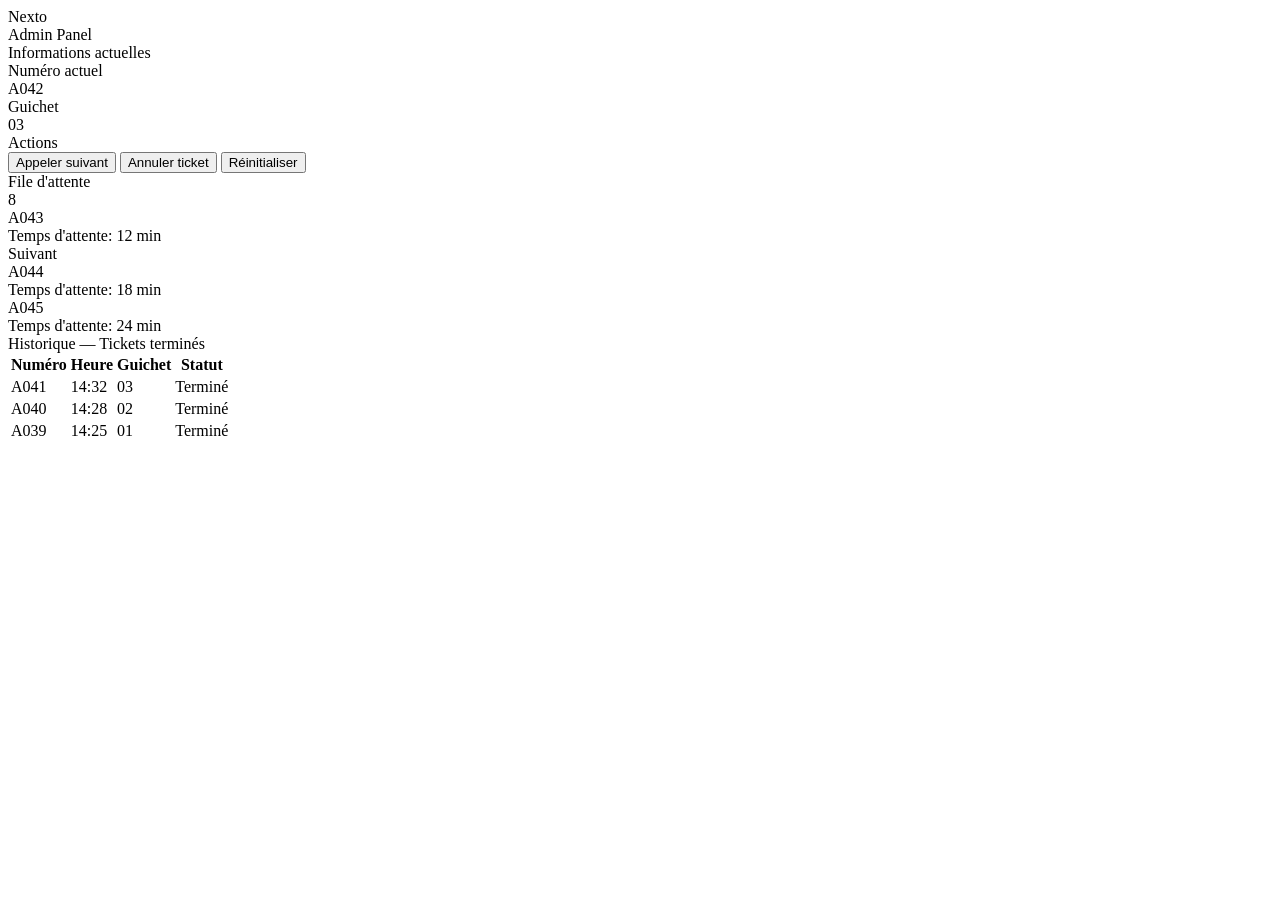
==== Admin-panel.html @ 54308b0b "autres pages" ====
<!DOCTYPE html>
<html lang="fr">
<head>
  <meta charset="UTF-8"/>
  <meta name="viewport" content="width=device-width, initial-scale=1.0"/>
  <title>Nexto — Admin Panel</title>
  
</head>
<body>

<nav>
  <div class="nav-logo">
   
    Nexto
  </div>
  <div class="nav-right">Admin Panel</div>
</nav>

<div class="page">

  <!-- COLONNE GAUCHE -->
  <div class="card">
    <div class="card-title">Informations actuelles</div>
    <div class="info-grid">
      <div class="info-box">
        <div class="info-box-label">Numéro actuel</div>
        <div class="info-box-value">A042</div>
      </div>
      <div class="info-box">
        <div class="info-box-label">Guichet</div>
        <div class="info-box-value">03</div>
      </div>
    </div>

    <div class="actions-title">Actions</div>

    <button class="btn btn-primary">
      Appeler suivant
    </button>
    <button class="btn btn-secondary">
      Annuler ticket
    </button>
    <button class="btn btn-secondary">
      Réinitialiser
    </button>
  </div>

  <!-- FILE D'ATTENTE -->
  <div class="card queue-card">
    <div class="card-title">File d'attente</div>
    <div class="queue-header">
  <span class="queue-count">8</span>
    </div>
    <div class="queue-list">
      <div class="queue-item">
        <div class="queue-item-info">
          <div class="queue-item-num">A043</div>
          <div class="queue-item-time">Temps d'attente: 12 min</div>
        </div>
        <span class="badge-suivant">Suivant</span>
      </div>
      <div class="queue-item">
        <div class="queue-item-info">
          <div class="queue-item-num">A044</div>
          <div class="queue-item-time">Temps d'attente: 18 min</div>
        </div>
      </div>
      <div class="queue-item">
        <div class="queue-item-info">
          <div class="queue-item-num">A045</div>
          <div class="queue-item-time">Temps d'attente: 24 min</div>
        </div>
      </div>
    </div>
  </div>

  <!-- HISTORIQUE -->
  <div class="card historique-card">
    <div class="card-title">Historique — Tickets terminés</div>
    <table>
      <thead>
        <tr>
          <th>Numéro</th>
          <th>Heure</th>
          <th>Guichet</th>
          <th>Statut</th>
        </tr>
      </thead>
      <tbody>
        <tr>
          <td>A041</td>
          <td>14:32</td>
          <td>03</td>
          <td class="statut-termine">Terminé</td>
        </tr>
        <tr>
          <td>A040</td>
          <td>14:28</td>
          <td>02</td>
          <td class="statut-termine">Terminé</td>
        </tr>
        <tr>
          <td>A039</td>
          <td>14:25</td>
          <td>01</td>
          <td class="statut-termine">Terminé</td>
        </tr>
        
      </tbody>
    </table>
  </div>

</div>
</body>
</html>
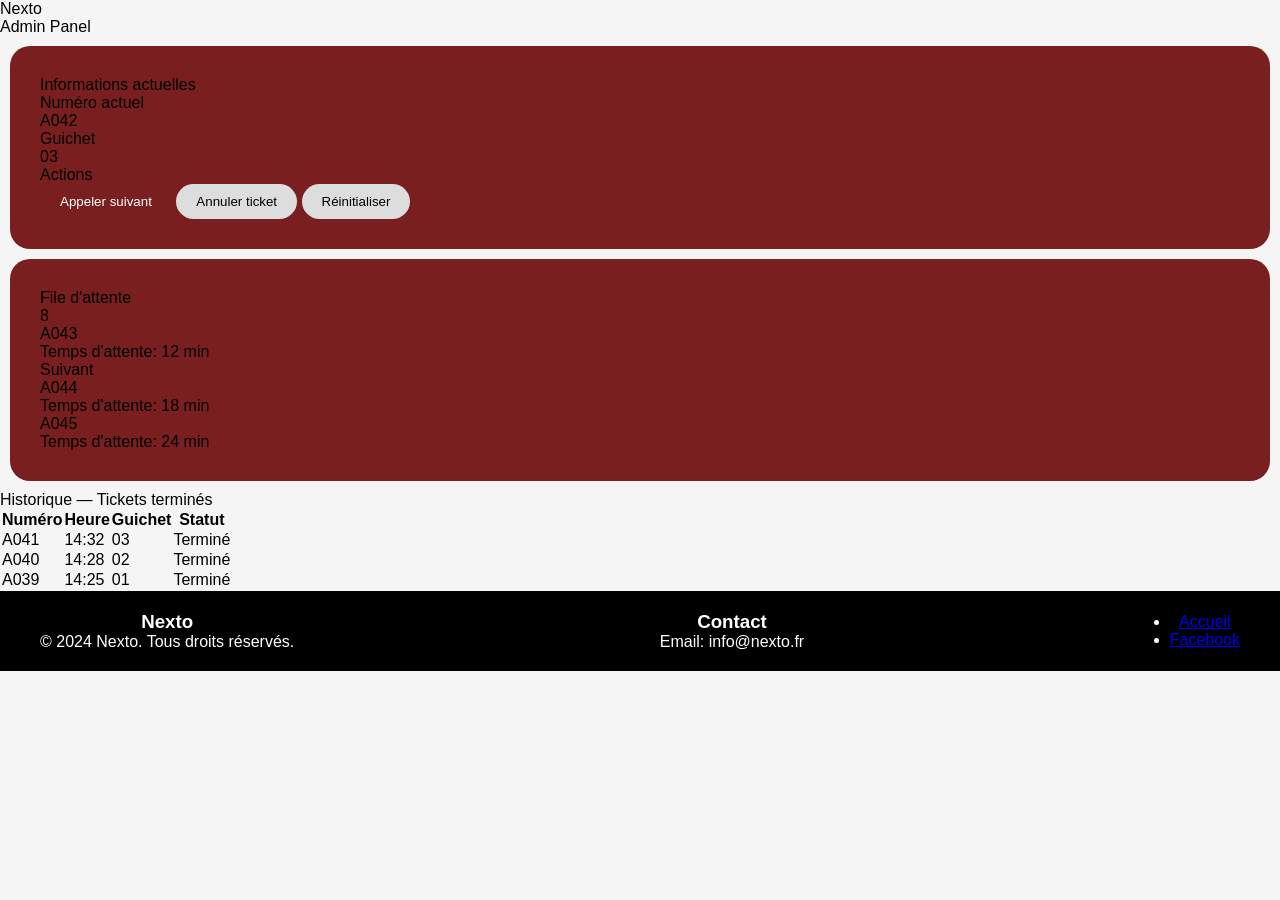
==== commit 39a5a309: "nouvel version" ====
--- a/Admin-panel.html
+++ b/Admin-panel.html
@@ -4,6 +4,7 @@
   <meta charset="UTF-8"/>
   <meta name="viewport" content="width=device-width, initial-scale=1.0"/>
   <title>Nexto — Admin Panel</title>
+<link rel="stylesheet" href="style.css">
   
 </head>
 <body>
@@ -45,13 +46,13 @@
     </button>
   </div>
 
-  <!-- FILE D'ATTENTE -->
+  <!-- FILE D'ATTENTE ET HISTORIQUE -->
   <div class="card queue-card">
     <div class="card-title">File d'attente</div>
     <div class="queue-header">
   <span class="queue-count">8</span>
     </div>
-    <div class="queue-list">
+<div class="queue-list">
       <div class="queue-item">
         <div class="queue-item-info">
           <div class="queue-item-num">A043</div>
@@ -74,8 +75,8 @@
     </div>
   </div>
 
-  <!-- HISTORIQUE -->
-  <div class="card historique-card">
+
+  <div class="historique-card">
     <div class="card-title">Historique — Tickets terminés</div>
     <table>
       <thead>
@@ -111,5 +112,21 @@
   </div>
 
 </div>
+<footer>
+    <div>
+    <h3>Nexto</h3>
+    <p>&copy; 2024 Nexto. Tous droits réservés.</p>
+</div>
+<div>
+    <h3>Contact</h3>
+    <p>Email: info@nexto.fr</p>
+</div>
+<div>
+<ul>
+        <li><a href="#">Accueil</a></li>
+        <li><a href="#">Facebook</a></li>
+    </ul>
+</div>
+</footer>
 </body>
 </html>
--- a/style.css
+++ b/style.css
@@ -0,0 +1,342 @@
+* {
+  margin: 0;
+  padding: 0;
+  box-sizing: border-box;
+  font-family: Arial, sans-serif;
+}
+
+body {
+  background: #f5f5f5;
+}
+
+/* ══════════════════════════════
+   HEADER
+══════════════════════════════ */
+header {
+  background: black;
+  color: white;
+  display: flex;
+  justify-content: space-between;
+  padding: 15px 40px;
+  align-items: center;
+}
+
+nav a {
+  color: white;
+  margin: 0 10px;
+  text-decoration: none;
+}
+
+.btn-start {
+  background: white;
+  color: black;
+  padding: 8px 15px;
+  border: none;
+  border-radius: 6px;
+  cursor: pointer;
+}
+
+/* ══════════════════════════════
+   HERO
+══════════════════════════════ */
+.hero {
+  display: flex;
+  justify-content: space-between;
+  align-items: center;
+  padding: 60px 40px;
+  background: white;
+}
+
+.hero-text {
+  max-width: 50%;
+}
+
+.hero h1 {
+  font-size: 32px;
+  margin-bottom: 20px;
+}
+
+.hero-image img {
+  width: 350px;
+  border-radius: 10px;
+}
+
+.buttons button {
+  margin-right: 10px;
+}
+
+.btn-primary {
+  background: #7a1f1f;
+  color: white;
+  padding: 10px 20px;
+  border: none;
+  border-radius: 20px;
+  cursor: pointer;
+}
+
+.btn-secondary {
+  background: #ddd;
+  padding: 10px 20px;
+  border: none;
+  border-radius: 20px;
+  cursor: pointer;
+}
+
+/* ══════════════════════════════
+   FEATURES
+══════════════════════════════ */
+.features {
+  background: #555;
+  color: white;
+  text-align: center;
+  padding: 80px 20px;
+  margin: 60px 0;
+}
+
+.cards {
+  display: flex;
+  justify-content: center;
+  margin-top: 20px;
+}
+
+.card {
+  background: #7a1f1f;
+  padding: 30px;
+  margin: 10px;
+  border-radius: 20px;
+}
+
+/* ══════════════════════════════
+   HOW IT WORKS
+══════════════════════════════ */
+.how-new {
+  background: white;
+  padding: 60px 40px;
+  text-align: center;
+}
+
+.how-new h2 {
+  margin-bottom: 40px;
+  font-size: 28px;
+}
+
+.steps {
+  display: flex;
+  justify-content: space-between;
+  position: relative;
+}
+
+.steps::before {
+  content: "";
+  position: absolute;
+  top: 25px;
+  left: 10%;
+  width: 80%;
+  height: 3px;
+  background: #ddd;
+  z-index: 0;
+}
+
+.step {
+  width: 22%;
+  position: relative;
+  z-index: 1;
+}
+
+.circle {
+  width: 50px;
+  height: 50px;
+  background: #7a1f1f;
+  color: white;
+  border-radius: 50%;
+  display: flex;
+  align-items: center;
+  justify-content: center;
+  margin: 0 auto 15px;
+  font-weight: bold;
+}
+
+.step h3 {
+  margin-bottom: 10px;
+  font-size: 16px;
+}
+
+.step p {
+  font-size: 14px;
+  color: #555;
+}
+
+/* ══════════════════════════════
+   ADVANTAGES
+══════════════════════════════ */
+.advantages-simple {
+  background: #f9f9f9;
+  padding: 60px 20px;
+  text-align: center;
+}
+
+.advantages-simple h2 {
+  font-size: 28px;
+  margin-bottom: 40px;
+}
+
+.adv-cards {
+  display: flex;
+  justify-content: center;
+  gap: 20px;
+  flex-wrap: wrap;
+}
+
+.adv-card {
+  background: white;
+  padding: 25px;
+  width: 260px;
+  border-radius: 12px;
+  box-shadow: 0 5px 15px rgba(0,0,0,0.05);
+  transition: 0.3s;
+}
+
+.adv-card:hover {
+  transform: translateY(-5px);
+}
+
+.icon {
+  font-size: 30px;
+  margin-bottom: 15px;
+}
+
+.adv-card h3 {
+  margin-bottom: 10px;
+  font-size: 18px;
+}
+
+.adv-card p {
+  font-size: 14px;
+  color: #666;
+}
+
+/* ══════════════════════════════
+   CTA
+══════════════════════════════ */
+.cta {
+  text-align: center;
+  padding: 50px;
+  background: white;
+}
+
+.cta h2 {
+  margin-bottom: 20px;
+}
+
+/* ══════════════════════════════
+   PAGE 2 — WRAPPER + CONTAINER
+══════════════════════════════ */
+.page2-wrapper {
+  min-height: calc(100vh - 120px);
+  display: flex;
+  align-items: center;
+  justify-content: center;
+  background: #f2f1ef;
+  padding: 40px 20px;
+}
+
+.page2 {
+  width: 100%;
+  max-width: 520px;
+  display: flex;
+  flex-direction: column;
+  align-items: center;
+}
+
+.page2 h1 {
+  font-size: 2rem;
+  color: #1a1a1a;
+  text-align: center;
+  margin-bottom: 36px;
+  font-family: Georgia, serif;
+}
+
+/* ══════════════════════════════
+   PAGE 2 — SERVICES
+══════════════════════════════ */
+.services {
+  width: 100%;
+  display: flex;
+  flex-direction: column;
+  gap: 12px;
+  margin-bottom: 32px;
+}
+
+.services input[type="radio"] {
+  display: none;
+}
+
+.services label {
+  display: block;
+  width: 100%;
+  padding: 18px 28px;
+  background: #e4e2df;
+  border: 2px solid transparent;
+  border-radius: 50px;
+  font-size: 0.95rem;
+  font-weight: 500;
+  color: #1a1a1a;
+  cursor: pointer;
+  text-align: center;
+  transition: background 0.2s, border-color 0.2s;
+  box-sizing: border-box;
+}
+
+.services label:hover {
+  background: #d8d5d1;
+  border-color: #c9c5c0;
+}
+
+.services input[type="radio"]:checked + label {
+  background: #ffffff;
+  border-color: #7d2a2a;
+  color: #7d2a2a;
+}
+
+/* ══════════════════════════════
+   PAGE 2 — TICKET BUTTON
+══════════════════════════════ */
+.ticket-btn {
+  display: block;
+  padding: 16px 48px;
+  background: #aaa;
+  color: #fff;
+  border: none;
+  border-radius: 50px;
+  font-size: 0.95rem;
+  font-weight: 500;
+  text-align: center;
+  text-decoration: none;
+  cursor: not-allowed;
+  pointer-events: none;
+  align-self: center;
+}
+
+.services input[type="radio"]:checked ~ .ticket-btn {
+  background: #7d2a2a;
+  cursor: pointer;
+  pointer-events: auto;
+}
+
+.services input[type="radio"]:checked ~ .ticket-btn:hover {
+  background: #621f1f;
+}
+
+/* ══════════════════════════════
+   FOOTER
+══════════════════════════════ */
+footer {
+  background: black;
+  color: white;
+  text-align: center;
+  padding: 20px 40px;
+  display: flex;
+  justify-content: space-between;
+  align-items: center;
+  list-style: none;
+}
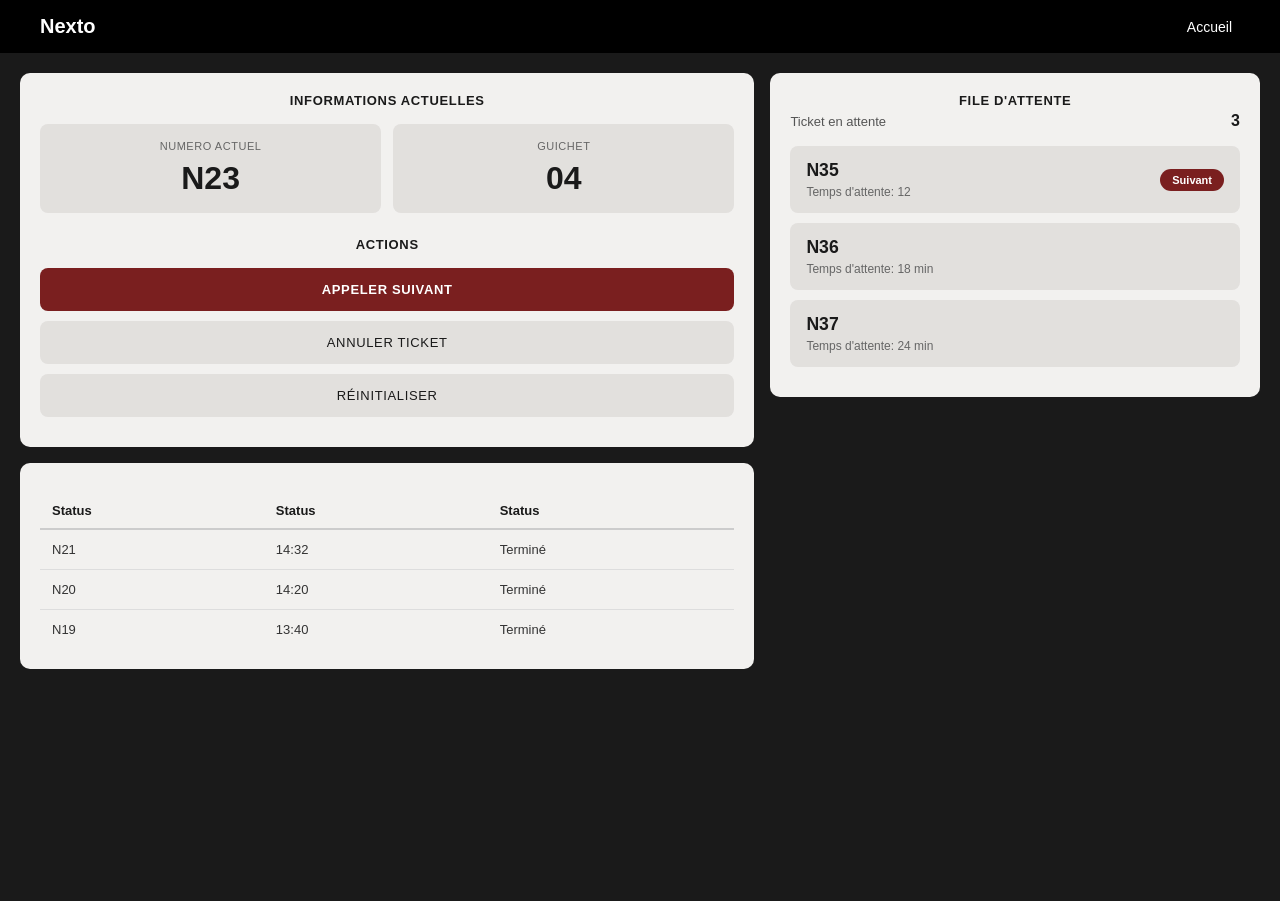
==== commit 1a86a021: "nouvelle vs" ====
--- a/Admin-panel.html
+++ b/Admin-panel.html
@@ -1,132 +1,118 @@
 <!DOCTYPE html>
 <html lang="fr">
 <head>
-  <meta charset="UTF-8"/>
-  <meta name="viewport" content="width=device-width, initial-scale=1.0"/>
-  <title>Nexto — Admin Panel</title>
-<link rel="stylesheet" href="style.css">
-  
+  <meta charset="UTF-8">
+  <title>Nexto - Admin</title>
+  <link rel="stylesheet" href="style.css">
 </head>
 <body>
 
-<nav>
-  <div class="nav-logo">
-   
-    Nexto
-  </div>
-  <div class="nav-right">Admin Panel</div>
-</nav>
+<!-- HEADER -->
+<header>
+  <div class="logo">Nexto</div>
+  <nav>
+    <a href="index.html">Accueil</a>
+  </nav>
+</header>
 
-<div class="page">
+<!-- ADMIN WRAPPER -->
+<div class="admin-wrapper">
 
   <!-- COLONNE GAUCHE -->
-  <div class="card">
-    <div class="card-title">Informations actuelles</div>
-    <div class="info-grid">
-      <div class="info-box">
-        <div class="info-box-label">Numéro actuel</div>
-        <div class="info-box-value">A042</div>
+  <div class="admin-left">
+
+    <!-- INFORMATIONS ACTUELLES -->
+    <div class="admin-card">
+      <h3 class="admin-section-title">INFORMATIONS ACTUELLES</h3>
+
+      <div class="admin-info-row">
+        <div class="admin-info-box">
+          <p class="admin-info-label">NUMERO ACTUEL</p>
+          <p class="admin-info-value">N23</p>
+        </div>
+        <div class="admin-info-box">
+          <p class="admin-info-label">GUICHET</p>
+          <p class="admin-info-value">04</p>
+        </div>
       </div>
-      <div class="info-box">
-        <div class="info-box-label">Guichet</div>
-        <div class="info-box-value">03</div>
-      </div>
+
+      <h3 class="admin-section-title" style="margin-top: 24px;">ACTIONS</h3>
+
+      <button class="admin-btn-primary">APPELER SUIVANT</button>
+      <button class="admin-btn-secondary">ANNULER TICKET</button>
+      <button class="admin-btn-secondary">RÉINITIALISER</button>
     </div>
 
-    <div class="actions-title">Actions</div>
+    <!-- HISTORIQUE -->
+    <div class="admin-card" style="margin-top: 16px;">
+      <table class="admin-table">
+        <thead>
+          <tr>
+            <th>Status</th>
+            <th>Status</th>
+            <th>Status</th>
+          </tr>
+        </thead>
+        <tbody>
+          <tr>
+            <td>N21</td>
+            <td>14:32</td>
+            <td>Terminé</td>
+          </tr>
+          <tr>
+            <td>N20</td>
+            <td>14:20</td>
+            <td>Terminé</td>
+          </tr>
+          <tr>
+            <td>N19</td>
+            <td>13:40</td>
+            <td>Terminé</td>
+          </tr>
+        </tbody>
+      </table>
+    </div>
 
-    <button class="btn btn-primary">
-      Appeler suivant
-    </button>
-    <button class="btn btn-secondary">
-      Annuler ticket
-    </button>
-    <button class="btn btn-secondary">
-      Réinitialiser
-    </button>
   </div>
 
-  <!-- FILE D'ATTENTE ET HISTORIQUE -->
-  <div class="card queue-card">
-    <div class="card-title">File d'attente</div>
-    <div class="queue-header">
-  <span class="queue-count">8</span>
-    </div>
-<div class="queue-list">
-      <div class="queue-item">
-        <div class="queue-item-info">
-          <div class="queue-item-num">A043</div>
-          <div class="queue-item-time">Temps d'attente: 12 min</div>
+  <!-- COLONNE DROITE -->
+  <div class="admin-right">
+    <div class="admin-card">
+
+      <div class="admin-queue-header">
+        <h3 class="admin-section-title" style="margin-bottom: 4px;">FILE D'ATTENTE</h3>
+        <div class="admin-queue-meta">
+          <span>Ticket en attente</span>
+          <span class="admin-queue-count">3</span>
+        </div>
+      </div>
+
+      <div class="admin-queue-item active">
+        <div>
+          <p class="admin-queue-num">N35</p>
+          <p class="admin-queue-time">Temps d'attente: 12</p>
         </div>
         <span class="badge-suivant">Suivant</span>
       </div>
-      <div class="queue-item">
-        <div class="queue-item-info">
-          <div class="queue-item-num">A044</div>
-          <div class="queue-item-time">Temps d'attente: 18 min</div>
+
+      <div class="admin-queue-item">
+        <div>
+          <p class="admin-queue-num">N36</p>
+          <p class="admin-queue-time">Temps d'attente: 18 min</p>
         </div>
       </div>
-      <div class="queue-item">
-        <div class="queue-item-info">
-          <div class="queue-item-num">A045</div>
-          <div class="queue-item-time">Temps d'attente: 24 min</div>
+
+      <div class="admin-queue-item">
+        <div>
+          <p class="admin-queue-num">N37</p>
+          <p class="admin-queue-time">Temps d'attente: 24 min</p>
         </div>
       </div>
+
     </div>
   </div>
 
+</div>
 
-  <div class="historique-card">
-    <div class="card-title">Historique — Tickets terminés</div>
-    <table>
-      <thead>
-        <tr>
-          <th>Numéro</th>
-          <th>Heure</th>
-          <th>Guichet</th>
-          <th>Statut</th>
-        </tr>
-      </thead>
-      <tbody>
-        <tr>
-          <td>A041</td>
-          <td>14:32</td>
-          <td>03</td>
-          <td class="statut-termine">Terminé</td>
-        </tr>
-        <tr>
-          <td>A040</td>
-          <td>14:28</td>
-          <td>02</td>
-          <td class="statut-termine">Terminé</td>
-        </tr>
-        <tr>
-          <td>A039</td>
-          <td>14:25</td>
-          <td>01</td>
-          <td class="statut-termine">Terminé</td>
-        </tr>
-        
-      </tbody>
-    </table>
-  </div>
-
-</div>
-<footer>
-    <div>
-    <h3>Nexto</h3>
-    <p>&copy; 2024 Nexto. Tous droits réservés.</p>
-</div>
-<div>
-    <h3>Contact</h3>
-    <p>Email: info@nexto.fr</p>
-</div>
-<div>
-<ul>
-        <li><a href="#">Accueil</a></li>
-        <li><a href="#">Facebook</a></li>
-    </ul>
-</div>
-</footer>
 </body>
 </html>
--- a/style.css
+++ b/style.css
@@ -21,19 +21,34 @@
   align-items: center;
 }
 
+header .logo {
+  color: white;
+  font-size: 20px;
+  font-weight: bold;
+}
+
+nav {
+  display: flex;
+  align-items: center;
+  gap: 10px;
+}
+
 nav a {
   color: white;
-  margin: 0 10px;
+  margin: 0 8px;
   text-decoration: none;
+  font-size: 14px;
 }
 
 .btn-start {
   background: white;
   color: black;
-  padding: 8px 15px;
+  padding: 8px 16px;
   border: none;
   border-radius: 6px;
   cursor: pointer;
+  font-size: 14px;
+  margin-left: 10px;
 }
 
 /* ══════════════════════════════
@@ -48,38 +63,46 @@
 }
 
 .hero-text {
-  max-width: 50%;
-}
-
-.hero h1 {
+  max-width: 45%;
+}
+
+.hero-text h1 {
   font-size: 32px;
-  margin-bottom: 20px;
-}
-
-.hero-image img {
-  width: 350px;
-  border-radius: 10px;
-}
-
-.buttons button {
-  margin-right: 10px;
+  font-weight: bold;
+  margin-bottom: 30px;
+  line-height: 1.3;
+  color: #1a1a1a;
+}
+
+.buttons {
+  display: flex;
+  gap: 12px;
 }
 
 .btn-primary {
   background: #7a1f1f;
   color: white;
-  padding: 10px 20px;
+  padding: 12px 24px;
   border: none;
-  border-radius: 20px;
+  border-radius: 25px;
   cursor: pointer;
+  font-size: 14px;
+  text-decoration: none;
 }
 
 .btn-secondary {
-  background: #ddd;
-  padding: 10px 20px;
+  background: #e0e0e0;
+  color: #333;
+  padding: 12px 24px;
   border: none;
-  border-radius: 20px;
+  border-radius: 25px;
   cursor: pointer;
+  font-size: 14px;
+}
+
+.hero-image img {
+  width: 400px;
+  border-radius: 10px;
 }
 
 /* ══════════════════════════════
@@ -89,21 +112,39 @@
   background: #555;
   color: white;
   text-align: center;
-  padding: 80px 20px;
-  margin: 60px 0;
+  padding: 60px 40px;
+}
+
+.features h2 {
+  font-size: 26px;
+  margin-bottom: 30px;
 }
 
 .cards {
   display: flex;
   justify-content: center;
-  margin-top: 20px;
+  gap: 16px;
+  flex-wrap: wrap;
 }
 
 .card {
   background: #7a1f1f;
-  padding: 30px;
-  margin: 10px;
+  padding: 30px 20px;
+  width: 140px;
   border-radius: 20px;
+  text-align: center;
+  color: white;
+  font-size: 14px;
+}
+
+.card h3 {
+  font-size: 15px;
+  margin-bottom: 8px;
+}
+
+.card p {
+  font-size: 12px;
+  opacity: 0.9;
 }
 
 /* ══════════════════════════════
@@ -116,20 +157,24 @@
 }
 
 .how-new h2 {
-  margin-bottom: 40px;
-  font-size: 28px;
+  margin-bottom: 50px;
+  font-size: 26px;
+  color: #1a1a1a;
 }
 
 .steps {
   display: flex;
   justify-content: space-between;
+  align-items: flex-start;
   position: relative;
+  max-width: 800px;
+  margin: 0 auto;
 }
 
 .steps::before {
   content: "";
   position: absolute;
-  top: 25px;
+  top: 24px;
   left: 10%;
   width: 80%;
   height: 3px;
@@ -141,6 +186,7 @@
   width: 22%;
   position: relative;
   z-index: 1;
+  text-align: center;
 }
 
 .circle {
@@ -154,90 +200,105 @@
   justify-content: center;
   margin: 0 auto 15px;
   font-weight: bold;
+  font-size: 16px;
 }
 
 .step h3 {
-  margin-bottom: 10px;
-  font-size: 16px;
+  font-size: 14px;
+  font-weight: bold;
+  margin-bottom: 8px;
+  color: #1a1a1a;
 }
 
 .step p {
-  font-size: 14px;
-  color: #555;
+  font-size: 12px;
+  color: #666;
+  line-height: 1.5;
 }
 
 /* ══════════════════════════════
    ADVANTAGES
 ══════════════════════════════ */
-.advantages-simple {
-  background: #f9f9f9;
+/* ADVANTAGES SECTION */
+.advantages {
+  background: #4a4a4a;
   padding: 60px 20px;
   text-align: center;
 }
 
-.advantages-simple h2 {
-  font-size: 28px;
+.advantages h2 {
+  color: #fff;
   margin-bottom: 40px;
 }
 
+/* container */
 .adv-cards {
   display: flex;
   justify-content: center;
-  gap: 20px;
+  gap: 24px;
   flex-wrap: wrap;
 }
 
+/* card */
 .adv-card {
-  background: white;
-  padding: 25px;
+  background: #ffffff;
+  padding: 30px 20px;
+  border-radius: 20px;
   width: 260px;
-  border-radius: 12px;
-  box-shadow: 0 5px 15px rgba(0,0,0,0.05);
+  text-align: center;
   transition: 0.3s;
 }
 
+/* hover effect */
 .adv-card:hover {
-  transform: translateY(-5px);
-}
-
-.icon {
-  font-size: 30px;
+  transform: translateY(-8px);
+  box-shadow: 0 10px 25px rgba(0,0,0,0.2);
+}
+
+/* icon */
+.adv-card .icon {
+  font-size: 40px;
   margin-bottom: 15px;
 }
 
+/* title */
 .adv-card h3 {
   margin-bottom: 10px;
-  font-size: 18px;
-}
-
+  color: #7d2a2a;
+}
+
+/* text */
 .adv-card p {
-  font-size: 14px;
-  color: #666;
-}
-
+  font-size: 0.9rem;
+  color: #555;
+}
 /* ══════════════════════════════
    CTA
 ══════════════════════════════ */
 .cta {
   text-align: center;
-  padding: 50px;
+  padding: 80px 40px;
   background: white;
 }
 
 .cta h2 {
-  margin-bottom: 20px;
-}
+  font-size: 26px;
+  margin-bottom: 30px;
+  color: #1a1a1a;
+}
+
+
 
 /* ══════════════════════════════
    PAGE 2 — WRAPPER + CONTAINER
 ══════════════════════════════ */
 .page2-wrapper {
-  min-height: calc(100vh - 120px);
+  min-height: calc(100vh - 110px);
   display: flex;
   align-items: center;
   justify-content: center;
   background: #f2f1ef;
-  padding: 40px 20px;
+  padding: 60px 20px;
 }
 
 .page2 {
@@ -249,11 +310,12 @@
 }
 
 .page2 h1 {
-  font-size: 2rem;
+  font-size: 1.9rem;
   color: #1a1a1a;
   text-align: center;
   margin-bottom: 36px;
   font-family: Georgia, serif;
+  font-weight: bold;
 }
 
 /* ══════════════════════════════
@@ -263,7 +325,7 @@
   width: 100%;
   display: flex;
   flex-direction: column;
-  gap: 12px;
+  gap: 14px;
   margin-bottom: 32px;
 }
 
@@ -275,12 +337,12 @@
   display: block;
   width: 100%;
   padding: 18px 28px;
-  background: #e4e2df;
+  background: #3b3a3a;
   border: 2px solid transparent;
   border-radius: 50px;
   font-size: 0.95rem;
   font-weight: 500;
-  color: #1a1a1a;
+  color: #ffffff;
   cursor: pointer;
   text-align: center;
   transition: background 0.2s, border-color 0.2s;
@@ -288,8 +350,8 @@
 }
 
 .services label:hover {
-  background: #d8d5d1;
-  border-color: #c9c5c0;
+  background: #3a3937;
+  border-color: #662e2e;
 }
 
 .services input[type="radio"]:checked + label {
@@ -303,12 +365,12 @@
 ══════════════════════════════ */
 .ticket-btn {
   display: block;
-  padding: 16px 48px;
-  background: #aaa;
+  padding: 14px 40px;
+  background: #7d2a2a;
   color: #fff;
   border: none;
   border-radius: 50px;
-  font-size: 0.95rem;
+  font-size: 0.9rem;
   font-weight: 500;
   text-align: center;
   text-decoration: none;
@@ -328,15 +390,405 @@
 }
 
 /* ══════════════════════════════
+   PAGE 3 
+══════════════════════════════ */
+.page3-wrapper {
+  min-height: calc(100vh - 110px);
+  display: flex;
+  align-items: center;
+  justify-content: center;
+  background: #f2f1ef;
+  padding: 60px 20px;
+}
+
+.page3 {
+  width: 100%;
+  max-width: 520px;
+  display: flex;
+  flex-direction: column;
+  align-items: center;
+}
+
+.page3 h1 {
+  font-size: 1.9rem;
+  color: #1a1a1a;
+  text-align: center;
+  margin-bottom: 36px;
+  font-family: Georgia, serif;
+  font-weight: bold;
+}
+
+/* carte ticket */
+.ticket-card {
+  background: #e2e0dd;
+  border-radius: 16px;
+  padding: 30px 50px;
+  text-align: center;
+  margin-bottom: 32px;
+  min-width: 220px;
+}
+
+.ticket-number {
+  font-size: 2.8rem;
+  font-weight: bold;
+  color: #1a1a1a;
+  margin-bottom: 10px;
+}
+
+.ticket-line {
+  border: none;
+  border-top: 2px solid #bbb;
+  margin: 10px 0 16px;
+}
+
+.ticket-label {
+  font-size: 12px;
+  color: #888;
+  margin-bottom: 4px;
+}
+
+.ticket-service {
+  font-size: 15px;
+  font-weight: bold;
+  color: #1a1a1a;
+  margin-bottom: 16px;
+}
+
+.ticket-time {
+  font-size: 18px;
+  font-weight: bold;
+  color: #1a1a1a;
+}
+
+/* bouton retour */
+.btn-retour {
+  display: block;
+  padding: 14px 36px;
+  margin: 14px auto 0;
+  background: #7d2a2a;
+  color: #fff;
+  border: none;
+  border-radius: 50px;
+  font-size: 0.9rem;
+  font-weight: 500;
+  text-align: center;
+  text-decoration: none;
+  cursor: pointer;
+}
+
+.btn-retour:hover {
+  background: #621f1f;
+}
+
+
+/* ══════════════════════════════
+   PAGE 4 — FILE D'ATTENTE
+══════════════════════════════ */
+.page4-wrapper {
+  min-height: calc(100vh - 110px);
+  display: flex;
+  align-items: flex-start;
+  justify-content: center;
+  background: #f2f1ef;
+  padding: 50px 20px;
+}
+
+.page4 {
+  width: 100%;
+  max-width: 620px;
+}
+
+.page4 h1 {
+  font-size: 1.9rem;
+  color: #1a1a1a;
+  text-align: center;
+  margin-bottom: 36px;
+  font-family: Georgia, serif;
+  font-weight: bold;
+}
+
+/* tableau */
+.queue-table {
+  width: 100%;
+  border-collapse: collapse;
+}
+
+.queue-table thead tr {
+  border-bottom: 2px solid #1a1a1a;
+}
+
+.queue-table th {
+  text-align: left;
+  font-size: 14px;
+  font-weight: 600;
+  color: #1a1a1a;
+  padding: 10px 12px;
+}
+
+.queue-table tbody tr {
+  border-bottom: 1px solid #ccc;
+}
+
+.queue-table tbody tr:last-child {
+  border-bottom: none;
+}
+
+.queue-num {
+  font-size: 1.5rem;
+  font-weight: bold;
+  color: #1a1a1a;
+  padding: 18px 12px;
+  width: 30%;
+}
+
+.queue-service {
+  font-size: 14px;
+  color: #444;
+  padding: 18px 12px;
+  width: 35%;
+}
+
+.queue-table td:last-child {
+  padding: 18px 12px;
+  width: 35%;
+}
+
+/* badges status */
+.badge {
+  display: inline-block;
+  padding: 8px 20px;
+  border-radius: 20px;
+  font-size: 13px;
+  font-weight: 500;
+}
+
+.badge.en-cours {
+  background: #f5e6a3;
+  color: #7a6000;
+}
+
+.badge.en-attente {
+  background: #f0b8b8;
+  color: #7a1f1f;
+}
+
+.badge.termine {
+  background: #b8e6c1;
+  color: #1a6630;
+}
+
+
+
+/* ══════════════════════════════
+   ADMIN PAGE
+══════════════════════════════ */
+.admin-wrapper {
+  display: flex;
+  gap: 16px;
+  padding: 20px;
+  background: #1a1a1a;
+  min-height: calc(100vh - 52px);
+  align-items: flex-start;
+}
+
+/* colonnes */
+.admin-left {
+  flex: 1.2;
+  display: flex;
+  flex-direction: column;
+  gap: 0;
+}
+
+.admin-right {
+  flex: 0.8;
+}
+
+/* carte blanche */
+.admin-card {
+  background: #f2f1ef;
+  border-radius: 10px;
+  padding: 20px;
+}
+
+/* titres sections */
+.admin-section-title {
+  font-size: 13px;
+  font-weight: bold;
+  color: #1a1a1a;
+  text-align: center;
+  margin-bottom: 16px;
+  letter-spacing: 0.05em;
+}
+
+/* info boxes NUMERO + GUICHET */
+.admin-info-row {
+  display: flex;
+  gap: 12px;
+  margin-bottom: 8px;
+}
+
+.admin-info-box {
+  flex: 1;
+  background: #e2e0dd;
+  border-radius: 8px;
+  padding: 16px;
+  text-align: center;
+}
+
+.admin-info-label {
+  font-size: 11px;
+  color: #666;
+  margin-bottom: 8px;
+  letter-spacing: 0.05em;
+}
+
+.admin-info-value {
+  font-size: 2rem;
+  font-weight: bold;
+  color: #1a1a1a;
+}
+
+/* boutons actions */
+.admin-btn-primary {
+  display: block;
+  width: 100%;
+  padding: 14px;
+  background: #7a1f1f;
+  color: white;
+  border: none;
+  border-radius: 8px;
+  font-size: 13px;
+  font-weight: bold;
+  cursor: pointer;
+  margin-bottom: 10px;
+  letter-spacing: 0.05em;
+}
+
+.admin-btn-secondary {
+  display: block;
+  width: 100%;
+  padding: 14px;
+  background: #e2e0dd;
+  color: #1a1a1a;
+  border: none;
+  border-radius: 8px;
+  font-size: 13px;
+  font-weight: 500;
+  cursor: pointer;
+  margin-bottom: 10px;
+  letter-spacing: 0.05em;
+}
+
+.admin-btn-secondary:hover {
+  background: #d5d2ce;
+}
+
+/* tableau historique */
+.admin-table {
+  width: 100%;
+  border-collapse: collapse;
+  margin-top: 10px;
+}
+
+.admin-table th {
+  font-size: 13px;
+  font-weight: bold;
+  color: #1a1a1a;
+  padding: 10px 12px;
+  border-bottom: 2px solid #ccc;
+  text-align: left;
+}
+
+.admin-table td {
+  font-size: 13px;
+  color: #333;
+  padding: 12px 12px;
+  border-bottom: 1px solid #ddd;
+}
+
+.admin-table tbody tr:last-child td {
+  border-bottom: none;
+}
+
+/* file d'attente droite */
+.admin-queue-header {
+  margin-bottom: 16px;
+}
+
+.admin-queue-meta {
+  display: flex;
+  justify-content: space-between;
+  align-items: center;
+  font-size: 13px;
+  color: #555;
+}
+
+.admin-queue-count {
+  font-weight: bold;
+  color: #1a1a1a;
+  font-size: 16px;
+}
+
+.admin-queue-item {
+  background: #e2e0dd;
+  border-radius: 8px;
+  padding: 14px 16px;
+  margin-bottom: 10px;
+  display: flex;
+  justify-content: space-between;
+  align-items: center;
+}
+
+.admin-queue-num {
+  font-size: 1.1rem;
+  font-weight: bold;
+  color: #1a1a1a;
+  margin-bottom: 4px;
+}
+
+.admin-queue-time {
+  font-size: 12px;
+  color: #666;
+}
+
+.badge-suivant {
+  background: #7a1f1f;
+  color: white;
+  font-size: 11px;
+  font-weight: bold;
+  padding: 5px 12px;
+  border-radius: 20px;
+}
+
+/* ══════════════════════════════
    FOOTER
 ══════════════════════════════ */
 footer {
-  background: black;
-  color: white;
-  text-align: center;
-  padding: 20px 40px;
-  display: flex;
-  justify-content: space-between;
-  align-items: center;
+  background: #000000;
+  padding: 40px 20px;
+  display: flex;
+  justify-content: space-around;
+  flex-wrap: wrap;
+}
+
+footer p,
+footer li,
+footer a {
+  font-size: 13px;
+  color: #dfd6d6;
+  text-decoration: none;
+  line-height: 2;
+  text-decoration: none;
   list-style: none;
 }
+
+footer h5 {
+  font-size: 14px;
+  margin-bottom: 6px;
+  color: white;
+}
+
+footer ul {
+  list-style: none;
+}
+
